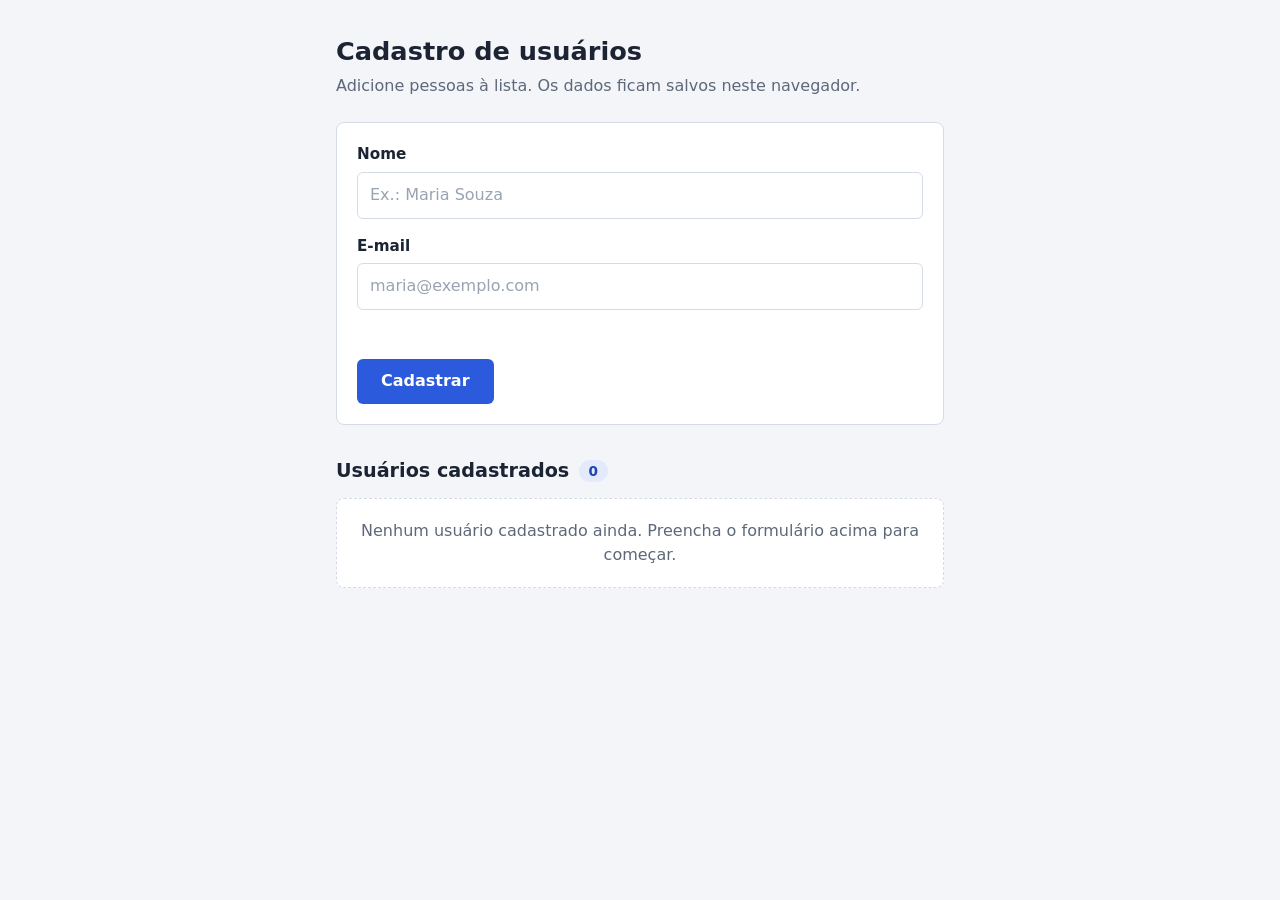
==== admin.html @ d65cc478 "Commit Pagina ADM" ====
<!DOCTYPE html>
<html lang="pt-BR">
<head>
  <meta charset="UTF-8">
  <meta name="viewport" content="width=device-width, initial-scale=1">
  <title>Admin – Cadastro de usuários</title>
  <link rel="stylesheet" href="admin.css">
</head>
<body>
  <main class="admin">
    <header class="admin__header">
      <h1>Cadastro de usuários</h1>
      <p>Adicione pessoas à lista. Os dados ficam salvos neste navegador.</p>
    </header>

    <form id="form-usuario" class="form" novalidate>
      <div class="campo">
        <label for="nome">Nome</label>
        <input type="text" id="nome" name="nome" placeholder="Ex.: Maria Souza" autocomplete="name" required>
      </div>

      <div class="campo">
        <label for="email">E-mail</label>
        <input type="email" id="email" name="email" placeholder="maria@exemplo.com" autocomplete="email" required>
      </div>

      <p id="mensagem" class="mensagem" role="alert" aria-live="polite"></p>

      <button type="submit" class="botao">Cadastrar</button>
    </form>

    <section class="lista" aria-labelledby="titulo-lista">
      <div class="lista__topo">
        <h2 id="titulo-lista">Usuários cadastrados</h2>
        <span id="contador" class="contador">0</span>
      </div>

      <ul id="lista-usuarios" class="usuarios"></ul>
      <p id="lista-vazia" class="vazio">Nenhum usuário cadastrado ainda. Preencha o formulário acima para começar.</p>
    </section>
  </main>

  <script src="admin.js"></script>
</body>
</html>
---- admin.css ----
:root {
  --fundo: #f3f5f9;
  --superficie: #ffffff;
  --texto: #1c2433;
  --texto-suave: #5d6879;
  --borda: #d5dbe6;
  --primaria: #2b5adc;
  --primaria-escura: #1e44b3;
  --erro: #c0322b;
  --sucesso: #1d7a46;
  --raio: 8px;
}

* { box-sizing: border-box; }

body {
  margin: 0;
  background: var(--fundo);
  color: var(--texto);
  font-family: "Segoe UI", system-ui, -apple-system, Roboto, Arial, sans-serif;
  line-height: 1.5;
}

.admin {
  max-width: 640px;
  margin: 0 auto;
  padding: 2rem 1rem 3rem;
}

.admin__header h1 { margin: 0 0 .25rem; font-size: 1.6rem; }
.admin__header p  { margin: 0 0 1.5rem; color: var(--texto-suave); }

/* ---------- Formulário ---------- */
.form {
  background: var(--superficie);
  border: 1px solid var(--borda);
  border-radius: var(--raio);
  padding: 1.25rem;
  display: grid;
  gap: 1rem;
}

.campo { display: grid; gap: .35rem; }

.campo label { font-weight: 600; font-size: .95rem; }

.campo input {
  width: 100%;
  padding: .65rem .75rem;
  font: inherit;
  color: var(--texto);
  background: #fff;
  border: 1px solid var(--borda);
  border-radius: 6px;
  transition: border-color .15s, box-shadow .15s;
}

.campo input::placeholder { color: #9aa3b2; }

.campo input:focus {
  outline: none;
  border-color: var(--primaria);
  box-shadow: 0 0 0 3px rgba(43, 90, 220, .2);
}

.campo input.invalido { border-color: var(--erro); }

.mensagem { margin: 0; min-height: 1.2em; font-size: .9rem; }
.mensagem.erro    { color: var(--erro); }
.mensagem.sucesso { color: var(--sucesso); }

.botao {
  justify-self: start;
  padding: .65rem 1.5rem;
  font: inherit;
  font-weight: 600;
  color: #fff;
  background: var(--primaria);
  border: 0;
  border-radius: 6px;
  cursor: pointer;
  transition: background .15s;
}

.botao:hover { background: var(--primaria-escura); }
.botao:focus-visible { outline: 3px solid rgba(43, 90, 220, .4); outline-offset: 2px; }

/* ---------- Lista ---------- */
.lista { margin-top: 2rem; }

.lista__topo {
  display: flex;
  align-items: center;
  gap: .6rem;
  margin-bottom: .75rem;
}

.lista__topo h2 { margin: 0; font-size: 1.2rem; }

.contador {
  min-width: 1.8rem;
  padding: .05rem .5rem;
  text-align: center;
  font-size: .85rem;
  font-weight: 600;
  color: var(--primaria-escura);
  background: #e3eafc;
  border-radius: 999px;
}

.usuarios {
  list-style: none;
  margin: 0;
  padding: 0;
  display: grid;
  gap: .6rem;
}

.usuario {
  background: var(--superficie);
  border: 1px solid var(--borda);
  border-left: 4px solid var(--primaria);
  border-radius: var(--raio);
  padding: .8rem 1rem;
  display: flex;
  justify-content: space-between;
  align-items: flex-start;
  gap: 1rem;
  flex-wrap: wrap;
}

.usuario__nome  { margin: 0; font-weight: 600; }
.usuario__email { margin: 0; color: var(--texto-suave); font-size: .92rem; word-break: break-all; }
.usuario__data  { margin: 0; color: var(--texto-suave); font-size: .85rem; white-space: nowrap; }

.vazio {
  margin: 0;
  padding: 1.25rem;
  text-align: center;
  color: var(--texto-suave);
  background: var(--superficie);
  border: 1px dashed var(--borda);
  border-radius: var(--raio);
}

.vazio[hidden] { display: none; }

@media (max-width: 480px) {
  .botao { width: 100%; justify-self: stretch; }
  .usuario__data { white-space: normal; }
}
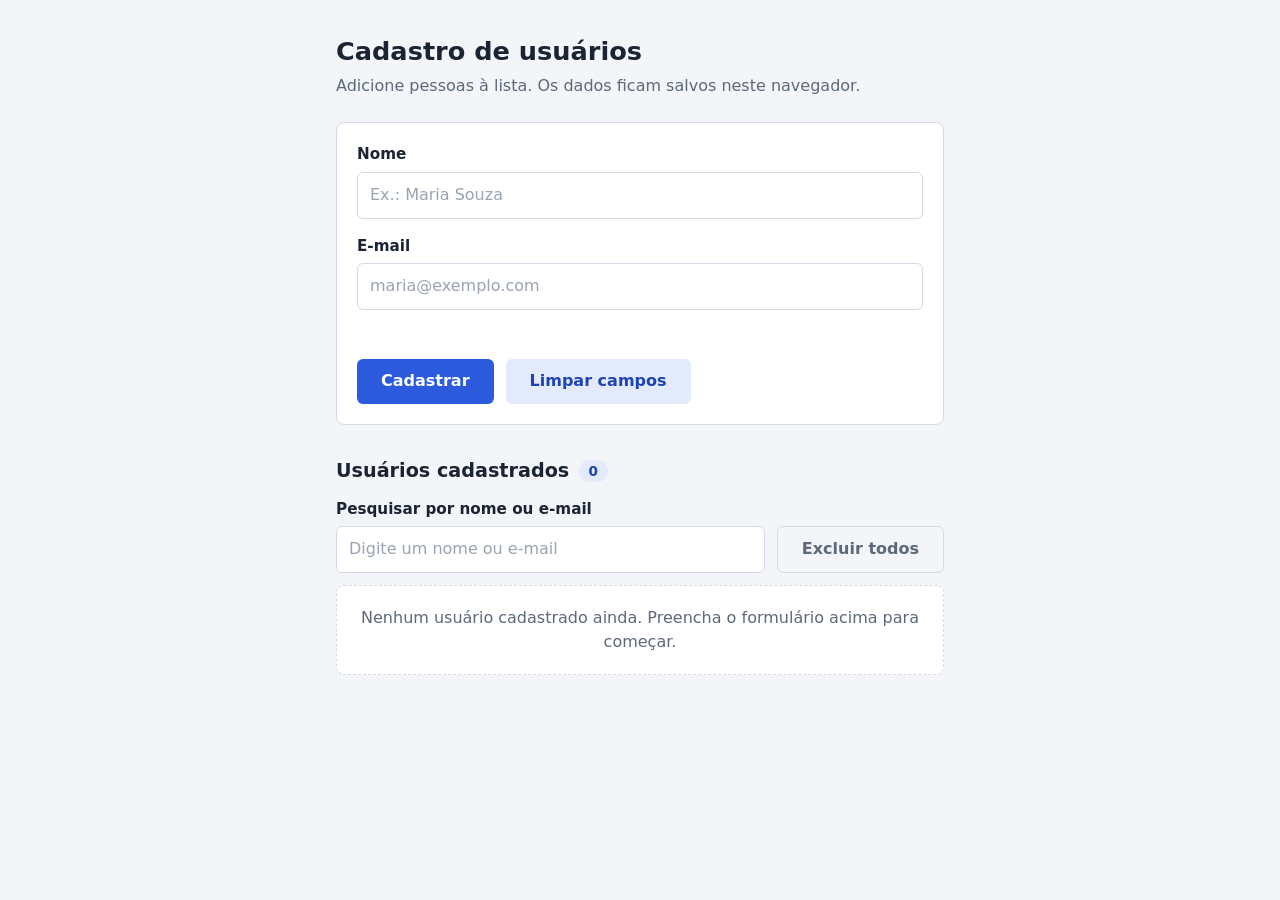
==== commit 0cab8da2: "Atualização pag de ADM" ====
--- a/admin.html
+++ b/admin.html
@@ -26,7 +26,10 @@
 
       <p id="mensagem" class="mensagem" role="alert" aria-live="polite"></p>
 
-      <button type="submit" class="botao">Cadastrar</button>
+      <div class="form__acoes">
+        <button type="submit" class="botao">Cadastrar</button>
+        <button type="reset" class="botao botao--secundario">Limpar campos</button>
+      </div>
     </form>
 
     <section class="lista" aria-labelledby="titulo-lista">
@@ -35,11 +38,41 @@
         <span id="contador" class="contador">0</span>
       </div>
 
+      <div class="lista__acoes">
+        <div class="campo">
+          <label for="pesquisa-usuario">Pesquisar por nome ou e-mail</label>
+          <input
+            type="search"
+            id="pesquisa-usuario"
+            placeholder="Digite um nome ou e-mail"
+            autocomplete="off"
+            aria-controls="lista-usuarios"
+          >
+        </div>
+
+        <button type="button" id="excluir-todos" class="botao botao--perigo" disabled>
+          Excluir todos
+        </button>
+      </div>
+
+      <p id="mensagem-lista" class="mensagem lista__mensagem" role="status"></p>
+
       <ul id="lista-usuarios" class="usuarios"></ul>
-      <p id="lista-vazia" class="vazio">Nenhum usuário cadastrado ainda. Preencha o formulário acima para começar.</p>
+
+      <p id="sem-resultados" class="vazio" hidden>
+        Nenhum usuário corresponde à pesquisa.
+      </p>
+
+      <p id="lista-vazia" class="vazio">
+        Nenhum usuário cadastrado ainda. Preencha o formulário acima para começar.
+      </p>
+
+      <template id="modelo-excluir-usuario">
+        <button type="button" class="botao botao--perigo usuario__excluir">Excluir</button>
+      </template>
     </section>
   </main>
 
   <script src="admin.js"></script>
 </body>
-</html>
+</html>
--- a/admin.css
+++ b/admin.css
@@ -11,7 +11,9 @@
   --raio: 8px;
 }
 
-* { box-sizing: border-box; }
+* {
+  box-sizing: border-box;
+}
 
 body {
   margin: 0;
@@ -27,10 +29,18 @@
   padding: 2rem 1rem 3rem;
 }
 
-.admin__header h1 { margin: 0 0 .25rem; font-size: 1.6rem; }
-.admin__header p  { margin: 0 0 1.5rem; color: var(--texto-suave); }
+.admin__header h1 {
+  margin: 0 0 .25rem;
+  font-size: 1.6rem;
+}
+
+.admin__header p {
+  margin: 0 0 1.5rem;
+  color: var(--texto-suave);
+}
 
 /* ---------- Formulário ---------- */
+
 .form {
   background: var(--superficie);
   border: 1px solid var(--borda);
@@ -40,9 +50,15 @@
   gap: 1rem;
 }
 
-.campo { display: grid; gap: .35rem; }
-
-.campo label { font-weight: 600; font-size: .95rem; }
+.campo {
+  display: grid;
+  gap: .35rem;
+}
+
+.campo label {
+  font-weight: 600;
+  font-size: .95rem;
+}
 
 .campo input {
   width: 100%;
@@ -55,7 +71,9 @@
   transition: border-color .15s, box-shadow .15s;
 }
 
-.campo input::placeholder { color: #9aa3b2; }
+.campo input::placeholder {
+  color: #9aa3b2;
+}
 
 .campo input:focus {
   outline: none;
@@ -63,11 +81,23 @@
   box-shadow: 0 0 0 3px rgba(43, 90, 220, .2);
 }
 
-.campo input.invalido { border-color: var(--erro); }
-
-.mensagem { margin: 0; min-height: 1.2em; font-size: .9rem; }
-.mensagem.erro    { color: var(--erro); }
-.mensagem.sucesso { color: var(--sucesso); }
+.campo input.invalido {
+  border-color: var(--erro);
+}
+
+.mensagem {
+  margin: 0;
+  min-height: 1.2em;
+  font-size: .9rem;
+}
+
+.mensagem.erro {
+  color: var(--erro);
+}
+
+.mensagem.sucesso {
+  color: var(--sucesso);
+}
 
 .botao {
   justify-self: start;
@@ -82,11 +112,20 @@
   transition: background .15s;
 }
 
-.botao:hover { background: var(--primaria-escura); }
-.botao:focus-visible { outline: 3px solid rgba(43, 90, 220, .4); outline-offset: 2px; }
+.botao:hover {
+  background: var(--primaria-escura);
+}
+
+.botao:focus-visible {
+  outline: 3px solid rgba(43, 90, 220, .4);
+  outline-offset: 2px;
+}
 
 /* ---------- Lista ---------- */
-.lista { margin-top: 2rem; }
+
+.lista {
+  margin-top: 2rem;
+}
 
 .lista__topo {
   display: flex;
@@ -95,7 +134,10 @@
   margin-bottom: .75rem;
 }
 
-.lista__topo h2 { margin: 0; font-size: 1.2rem; }
+.lista__topo h2 {
+  margin: 0;
+  font-size: 1.2rem;
+}
 
 .contador {
   min-width: 1.8rem;
@@ -129,9 +171,25 @@
   flex-wrap: wrap;
 }
 
-.usuario__nome  { margin: 0; font-weight: 600; }
-.usuario__email { margin: 0; color: var(--texto-suave); font-size: .92rem; word-break: break-all; }
-.usuario__data  { margin: 0; color: var(--texto-suave); font-size: .85rem; white-space: nowrap; }
+.usuario__nome {
+  margin: 0;
+  font-weight: 600;
+  overflow-wrap: anywhere;
+}
+
+.usuario__email {
+  margin: 0;
+  color: var(--texto-suave);
+  font-size: .92rem;
+  word-break: break-all;
+}
+
+.usuario__data {
+  margin: 0;
+  color: var(--texto-suave);
+  font-size: .85rem;
+  white-space: nowrap;
+}
 
 .vazio {
   margin: 0;
@@ -143,9 +201,91 @@
   border-radius: var(--raio);
 }
 
-.vazio[hidden] { display: none; }
+.vazio[hidden] {
+  display: none;
+}
+
+/* ---------- Gerenciamento de usuários ---------- */
+
+.form__acoes,
+.lista__acoes {
+  display: flex;
+  flex-wrap: wrap;
+  gap: .75rem;
+}
+
+.lista__acoes {
+  align-items: flex-end;
+  margin-bottom: .75rem;
+}
+
+.lista__acoes .campo {
+  flex: 1 1 14rem;
+}
+
+.botao--secundario {
+  color: var(--primaria-escura);
+  background: #e3eafc;
+}
+
+.botao--secundario:hover {
+  background: #d5e0fc;
+}
+
+.botao--perigo {
+  color: var(--erro);
+  background: var(--superficie);
+  border: 1px solid currentColor;
+}
+
+.botao--perigo:not(:disabled):hover {
+  color: var(--superficie);
+  background: var(--erro);
+}
+
+.botao--perigo:disabled {
+  color: var(--texto-suave);
+  background: var(--fundo);
+  border-color: var(--borda);
+  cursor: default;
+}
+
+.lista__mensagem {
+  margin-bottom: .75rem;
+}
+
+.lista__mensagem:empty {
+  margin: 0;
+  min-height: 0;
+}
+
+.usuario__info {
+  flex: 1 1 10rem;
+  min-width: 0;
+}
+
+.usuario__acoes {
+  display: flex;
+  flex-wrap: wrap;
+  align-items: center;
+  gap: .6rem;
+}
+
+.usuario__excluir {
+  padding: .35rem .75rem;
+}
 
 @media (max-width: 480px) {
-  .botao { width: 100%; justify-self: stretch; }
-  .usuario__data { white-space: normal; }
-}
+  .botao {
+    width: 100%;
+    justify-self: stretch;
+  }
+
+  .usuario__data {
+    white-space: normal;
+  }
+
+  .usuario__acoes {
+    width: 100%;
+  }
+}
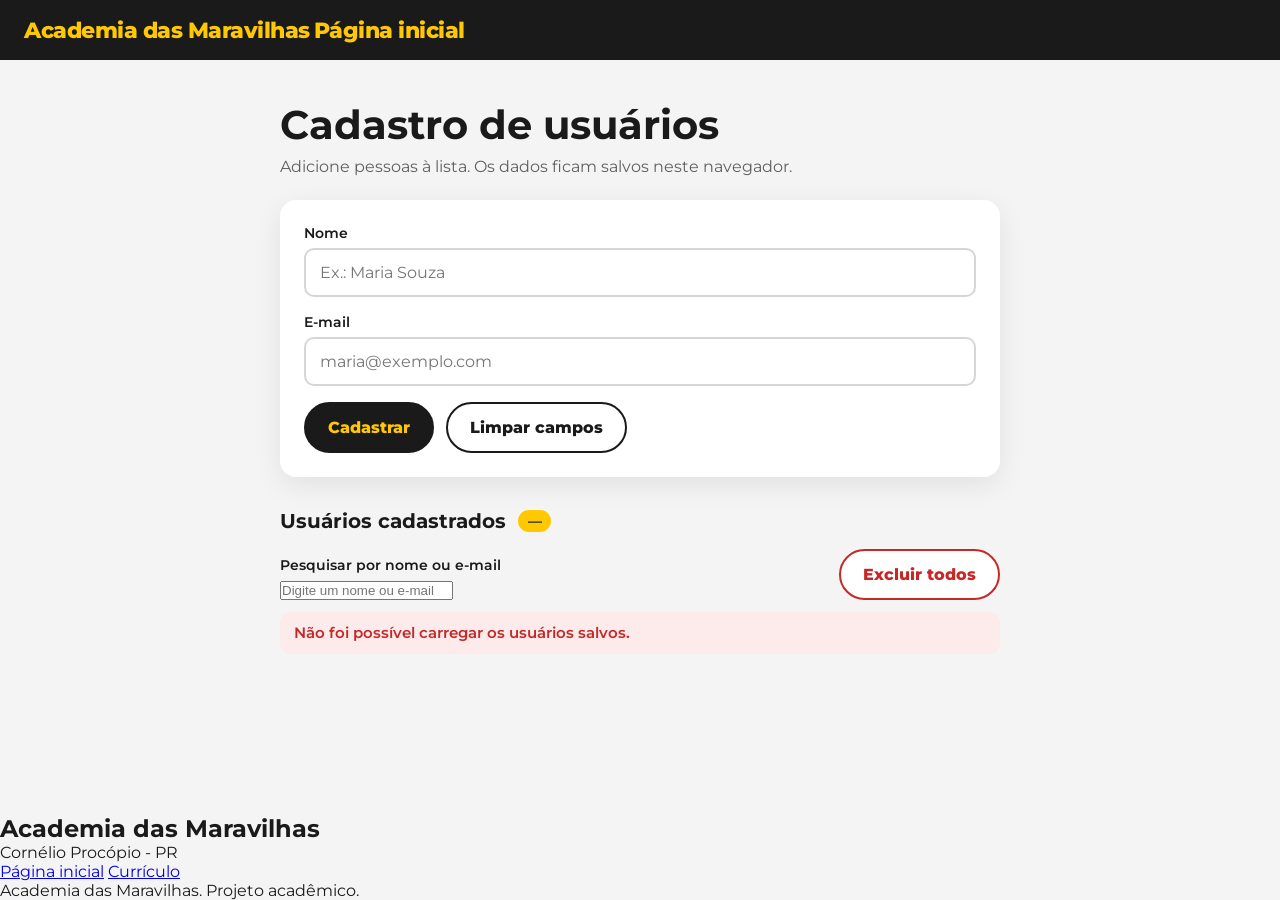
==== commit 9be7ed32: "adiciona o painel Admin com formulário, busca e lista de usuários, aplica a identidade visual do sit" ====
--- a/admin.html
+++ b/admin.html
@@ -4,9 +4,16 @@
   <meta charset="UTF-8">
   <meta name="viewport" content="width=device-width, initial-scale=1">
   <title>Admin – Cadastro de usuários</title>
+  <link rel="preconnect" href="https://fonts.googleapis.com">
+  <link href="https://fonts.googleapis.com/css2?family=Montserrat:wght@400;600;800&amp;family=Open+Sans:wght@400;600&amp;display=swap" rel="stylesheet">
+  <link rel="stylesheet" href="style.css">
   <link rel="stylesheet" href="admin.css">
 </head>
-<body>
+<body class="pagina-admin">
+  <header class="topo topo-interno">
+    <a class="logo" href="index.html">Academia das Maravilhas</a>
+    <a class="topo-voltar" href="index.html">Página inicial</a>
+  </header>
   <main class="admin">
     <header class="admin__header">
       <h1>Cadastro de usuários</h1>
@@ -16,26 +23,26 @@
     <form id="form-usuario" class="form" novalidate>
       <div class="campo">
         <label for="nome">Nome</label>
-        <input type="text" id="nome" name="nome" placeholder="Ex.: Maria Souza" autocomplete="name" required>
+        <input type="text" id="nome" name="nome" placeholder="Ex.: Maria Souza" autocomplete="name" maxlength="120" aria-describedby="mensagem" required>
       </div>
 
       <div class="campo">
         <label for="email">E-mail</label>
-        <input type="email" id="email" name="email" placeholder="maria@exemplo.com" autocomplete="email" required>
+        <input type="email" id="email" name="email" placeholder="maria@exemplo.com" autocomplete="email" maxlength="254" aria-describedby="mensagem" required>
       </div>
 
-      <p id="mensagem" class="mensagem" role="alert" aria-live="polite"></p>
+      <p id="mensagem" class="mensagem" role="status"></p>
 
       <div class="form__acoes">
-        <button type="submit" class="botao">Cadastrar</button>
-        <button type="reset" class="botao botao--secundario">Limpar campos</button>
+        <button type="submit" class="btn btn-primario">Cadastrar</button>
+        <button type="reset" class="btn btn-secundario">Limpar campos</button>
       </div>
     </form>
 
     <section class="lista" aria-labelledby="titulo-lista">
       <div class="lista__topo">
         <h2 id="titulo-lista">Usuários cadastrados</h2>
-        <span id="contador" class="contador">0</span>
+        <span id="contador" class="contador" role="status" aria-label="Total de usuários exibidos">0</span>
       </div>
 
       <div class="lista__acoes">
@@ -50,7 +57,7 @@
           >
         </div>
 
-        <button type="button" id="excluir-todos" class="botao botao--perigo" disabled>
+        <button type="button" id="excluir-todos" class="btn btn-perigo" disabled>
           Excluir todos
         </button>
       </div>
@@ -68,11 +75,26 @@
       </p>
 
       <template id="modelo-excluir-usuario">
-        <button type="button" class="botao botao--perigo usuario__excluir">Excluir</button>
+        <button type="button" class="btn btn-perigo usuario__excluir">Excluir</button>
       </template>
     </section>
   </main>
 
+  <footer class="rodape rodape-interno">
+    <div class="rodape-grade">
+      <section>
+        <h2>Academia das Maravilhas</h2>
+        <p>Cornélio Procópio - PR</p>
+      </section>
+      <nav aria-label="Links do rodapé">
+        <a href="index.html">Página inicial</a>
+        <a href="curriculo.html">Currículo</a>
+      </nav>
+    </div>
+    <p class="copy">Academia das Maravilhas. Projeto acadêmico.</p>
+  </footer>
+
+  <script src="usuarios.js"></script>
   <script src="admin.js"></script>
 </body>
-</html>+</html>
--- a/style.css
+++ b/style.css
@@ -0,0 +1,177 @@
+/* ===== Variáveis: troque aqui para casar com o CSS do resto do site ===== */
+:root {
+  --amarelo: #ffc800;
+  --amarelo-escuro: #e6b400;
+  --preto: #1a1a1a;
+  --cinza: #5f5f5f;
+  --borda: #d6d6d6;
+  --fundo: #f4f4f4;
+  --erro: #c62828;
+  --ok: #1b7a3d;
+  --fonte: "Montserrat", "Segoe UI", Arial, sans-serif;
+}
+
+* { box-sizing: border-box; margin: 0; padding: 0; }
+
+body {
+  font-family: var(--fonte);
+  color: var(--preto);
+  background: var(--fundo);
+  min-height: 100vh;
+  display: flex;
+  flex-direction: column;
+}
+
+/* Cabeçalho */
+.topo {
+  background: var(--preto);
+  padding: 16px 24px;
+}
+.topo a {
+  color: var(--amarelo);
+  font-weight: 800;
+  font-size: 1.4rem;
+  text-decoration: none;
+  letter-spacing: -0.5px;
+}
+
+/* Layout em duas colunas */
+.pagina {
+  flex: 1;
+  display: grid;
+  grid-template-columns: 1fr 1fr;
+}
+.destaque {
+  background: var(--amarelo);
+  padding: 64px 48px;
+  display: flex;
+  flex-direction: column;
+  justify-content: center;
+}
+.destaque h1 {
+  font-size: clamp(2rem, 4.5vw, 3.4rem);
+  font-weight: 800;
+  line-height: 1.05;
+  letter-spacing: -1px;
+  max-width: 14ch;
+}
+.destaque p {
+  margin-top: 20px;
+  font-size: 1.05rem;
+  max-width: 36ch;
+  line-height: 1.5;
+}
+
+.painel {
+  display: flex;
+  align-items: center;
+  justify-content: center;
+  padding: 40px 24px;
+}
+.cartao {
+  background: #fff;
+  width: 100%;
+  max-width: 460px;
+  padding: 36px 32px;
+  border-radius: 16px;
+  box-shadow: 0 8px 28px rgba(0, 0, 0, 0.08);
+}
+.cartao h2 {
+  font-size: 1.5rem;
+  font-weight: 800;
+  margin-bottom: 6px;
+}
+.cartao .sub {
+  color: var(--cinza);
+  font-size: 0.95rem;
+  margin-bottom: 24px;
+}
+
+/* Campos */
+.campo { margin-bottom: 16px; }
+.campo label {
+  display: block;
+  font-weight: 600;
+  font-size: 0.9rem;
+  margin-bottom: 6px;
+}
+.campo input[type="text"],
+.campo input[type="email"],
+.campo input[type="tel"],
+.campo input[type="date"],
+.campo input[type="password"] {
+  width: 100%;
+  padding: 13px 14px;
+  font: inherit;
+  border: 2px solid var(--borda);
+  border-radius: 10px;
+  background: #fff;
+  transition: border-color 0.15s;
+}
+.campo input:focus {
+  outline: none;
+  border-color: var(--preto);
+  box-shadow: 0 0 0 3px var(--amarelo);
+}
+.campo.invalido input { border-color: var(--erro); }
+.campo.valido input { border-color: var(--ok); }
+.erro {
+  display: block;
+  min-height: 1.1em;
+  margin-top: 4px;
+  font-size: 0.82rem;
+  color: var(--erro);
+}
+
+.duas-colunas {
+  display: grid;
+  grid-template-columns: 1fr 1fr;
+  gap: 12px;
+}
+
+.campo label.termos {
+  display: flex;
+  gap: 10px;
+  align-items: flex-start;
+  font-size: 0.9rem;
+}
+.termos input { margin-top: 3px; width: 18px; height: 18px; accent-color: var(--preto); }
+
+/* Botões */
+.botoes { display: flex; gap: 12px; margin-top: 20px; }
+.btn {
+  font: inherit;
+  font-weight: 800;
+  padding: 14px 22px;
+  border-radius: 999px;
+  border: 2px solid var(--preto);
+  cursor: pointer;
+  transition: background 0.15s, color 0.15s;
+}
+.btn-primario { background: var(--preto); color: var(--amarelo); flex: 1; }
+.btn-primario:hover { background: #000; }
+.btn-secundario { background: #fff; color: var(--preto); }
+.btn-secundario:hover { background: var(--amarelo); }
+.btn:focus-visible { outline: 3px solid var(--amarelo); outline-offset: 2px; }
+
+.mensagem {
+  margin-top: 16px;
+  padding: 12px 14px;
+  border-radius: 10px;
+  font-weight: 600;
+  font-size: 0.92rem;
+  display: none;
+}
+.mensagem.sucesso { display: block; background: #e5f5ea; color: var(--ok); }
+.mensagem.falha { display: block; background: #fdeaea; color: var(--erro); }
+
+.alternar { margin-top: 20px; text-align: center; font-size: 0.92rem; }
+.alternar a { color: var(--preto); font-weight: 800; }
+
+/* Responsivo */
+@media (max-width: 800px) {
+  .pagina { grid-template-columns: 1fr; }
+  .destaque { padding: 32px 24px; }
+  .destaque p { display: none; }
+  .duas-colunas { grid-template-columns: 1fr; gap: 0; }
+}
--- a/admin.css
+++ b/admin.css
@@ -1,291 +1,81 @@
-:root {
-  --fundo: #f3f5f9;
-  --superficie: #ffffff;
-  --texto: #1c2433;
-  --texto-suave: #5d6879;
-  --borda: #d5dbe6;
-  --primaria: #2b5adc;
-  --primaria-escura: #1e44b3;
-  --erro: #c0322b;
-  --sucesso: #1d7a46;
-  --raio: 8px;
+.admin {
+  flex: 1;
+  width: 100%;
+  max-width: 48rem;
+  margin: 0 auto;
+  padding: 2.5rem 1.5rem 3rem;
 }
 
-* {
-  box-sizing: border-box;
-}
-
-body {
-  margin: 0;
-  background: var(--fundo);
-  color: var(--texto);
-  font-family: "Segoe UI", system-ui, -apple-system, Roboto, Arial, sans-serif;
-  line-height: 1.5;
-}
-
-.admin {
-  max-width: 640px;
-  margin: 0 auto;
-  padding: 2rem 1rem 3rem;
-}
-
-.admin__header h1 {
-  margin: 0 0 .25rem;
-  font-size: 1.6rem;
-}
-
-.admin__header p {
-  margin: 0 0 1.5rem;
-  color: var(--texto-suave);
-}
-
-/* ---------- Formulário ---------- */
+.admin__header h1 { font-size: clamp(1.75rem, 4vw, 2.5rem); }
+.admin__header p { margin: 0.5rem 0 1.5rem; color: var(--cinza); }
 
 .form {
-  background: var(--superficie);
-  border: 1px solid var(--borda);
-  border-radius: var(--raio);
-  padding: 1.25rem;
-  display: grid;
-  gap: 1rem;
+  background: #fff;
+  border-radius: 16px;
+  padding: 1.5rem;
+  box-shadow: 0 8px 28px rgba(0, 0, 0, 0.08);
 }
-
-.campo {
-  display: grid;
-  gap: .35rem;
-}
-
-.campo label {
-  font-weight: 600;
-  font-size: .95rem;
-}
-
-.campo input {
-  width: 100%;
-  padding: .65rem .75rem;
-  font: inherit;
-  color: var(--texto);
-  background: #fff;
-  border: 1px solid var(--borda);
-  border-radius: 6px;
-  transition: border-color .15s, box-shadow .15s;
-}
-
-.campo input::placeholder {
-  color: #9aa3b2;
-}
-
-.campo input:focus {
-  outline: none;
-  border-color: var(--primaria);
-  box-shadow: 0 0 0 3px rgba(43, 90, 220, .2);
-}
-
-.campo input.invalido {
-  border-color: var(--erro);
-}
-
-.mensagem {
-  margin: 0;
-  min-height: 1.2em;
-  font-size: .9rem;
-}
-
-.mensagem.erro {
-  color: var(--erro);
-}
-
-.mensagem.sucesso {
-  color: var(--sucesso);
-}
-
-.botao {
-  justify-self: start;
-  padding: .65rem 1.5rem;
-  font: inherit;
-  font-weight: 600;
-  color: #fff;
-  background: var(--primaria);
-  border: 0;
-  border-radius: 6px;
-  cursor: pointer;
-  transition: background .15s;
-}
-
-.botao:hover {
-  background: var(--primaria-escura);
-}
-
-.botao:focus-visible {
-  outline: 3px solid rgba(43, 90, 220, .4);
-  outline-offset: 2px;
-}
-
-/* ---------- Lista ---------- */
-
-.lista {
-  margin-top: 2rem;
-}
-
-.lista__topo {
-  display: flex;
-  align-items: center;
-  gap: .6rem;
-  margin-bottom: .75rem;
-}
-
-.lista__topo h2 {
-  margin: 0;
-  font-size: 1.2rem;
-}
-
-.contador {
-  min-width: 1.8rem;
-  padding: .05rem .5rem;
-  text-align: center;
-  font-size: .85rem;
-  font-weight: 600;
-  color: var(--primaria-escura);
-  background: #e3eafc;
-  border-radius: 999px;
-}
-
-.usuarios {
-  list-style: none;
-  margin: 0;
-  padding: 0;
-  display: grid;
-  gap: .6rem;
-}
-
-.usuario {
-  background: var(--superficie);
-  border: 1px solid var(--borda);
-  border-left: 4px solid var(--primaria);
-  border-radius: var(--raio);
-  padding: .8rem 1rem;
-  display: flex;
-  justify-content: space-between;
-  align-items: flex-start;
-  gap: 1rem;
-  flex-wrap: wrap;
-}
-
-.usuario__nome {
-  margin: 0;
-  font-weight: 600;
-  overflow-wrap: anywhere;
-}
-
-.usuario__email {
-  margin: 0;
-  color: var(--texto-suave);
-  font-size: .92rem;
-  word-break: break-all;
-}
-
-.usuario__data {
-  margin: 0;
-  color: var(--texto-suave);
-  font-size: .85rem;
-  white-space: nowrap;
-}
-
-.vazio {
-  margin: 0;
-  padding: 1.25rem;
-  text-align: center;
-  color: var(--texto-suave);
-  background: var(--superficie);
-  border: 1px dashed var(--borda);
-  border-radius: var(--raio);
-}
-
-.vazio[hidden] {
-  display: none;
-}
-
-/* ---------- Gerenciamento de usuários ---------- */
 
 .form__acoes,
 .lista__acoes {
   display: flex;
   flex-wrap: wrap;
-  gap: .75rem;
+  gap: 0.75rem;
 }
 
-.lista__acoes {
-  align-items: flex-end;
-  margin-bottom: .75rem;
+.form__acoes { margin-top: 1rem; }
+.form__acoes .btn-primario { flex: 0 1 auto; }
+.lista { margin-top: 2rem; }
+.lista__topo { display: flex; align-items: center; gap: 0.75rem; margin-bottom: 1rem; }
+.lista__topo h2 { font-size: 1.25rem; }
+
+.contador {
+  min-width: 1.8rem;
+  padding: 0.15rem 0.6rem;
+  text-align: center;
+  font-size: 0.875rem;
+  font-weight: 600;
+  background: var(--amarelo);
+  border-radius: 999px;
 }
 
-.lista__acoes .campo {
-  flex: 1 1 14rem;
+.lista__acoes { align-items: flex-end; margin-bottom: 0.75rem; }
+.lista__acoes .campo { flex: 1 1 14rem; min-width: 0; margin: 0; }
+.lista__mensagem:not(:empty) { margin: 0 0 0.75rem; }
+
+.usuarios { list-style: none; display: grid; gap: 0.6rem; }
+.usuario {
+  background: #fff;
+  border: 1px solid var(--borda);
+  border-left: 4px solid var(--amarelo);
+  border-radius: 10px;
+  padding: 0.85rem 1rem;
+  display: flex;
+  justify-content: space-between;
+  align-items: flex-start;
+  gap: 0.75rem;
+  flex-wrap: wrap;
 }
 
-.botao--secundario {
-  color: var(--primaria-escura);
-  background: #e3eafc;
-}
+.usuario__info { flex: 1 1 10rem; min-width: 0; overflow-wrap: anywhere; }
+.usuario__nome { font-weight: 600; }
+.usuario__email, .usuario__data { color: var(--cinza); font-size: 0.9rem; }
+.usuario__acoes { display: flex; align-items: center; flex-wrap: wrap; gap: 0.6rem; }
 
-.botao--secundario:hover {
-  background: #d5e0fc;
-}
+.btn-perigo { color: var(--erro); background: #fff; border-color: currentColor; }
+.btn-perigo:not(:disabled):hover { color: #fff; background: var(--erro); border-color: var(--erro); }
+.usuario__excluir { padding: 0.45rem 0.85rem; }
 
-.botao--perigo {
-  color: var(--erro);
-  background: var(--superficie);
-  border: 1px solid currentColor;
-}
-
-.botao--perigo:not(:disabled):hover {
-  color: var(--superficie);
-  background: var(--erro);
-}
-
-.botao--perigo:disabled {
-  color: var(--texto-suave);
-  background: var(--fundo);
-  border-color: var(--borda);
-  cursor: default;
-}
-
-.lista__mensagem {
-  margin-bottom: .75rem;
-}
-
-.lista__mensagem:empty {
-  margin: 0;
-  min-height: 0;
-}
-
-.usuario__info {
-  flex: 1 1 10rem;
-  min-width: 0;
-}
-
-.usuario__acoes {
-  display: flex;
-  flex-wrap: wrap;
-  align-items: center;
-  gap: .6rem;
-}
-
-.usuario__excluir {
-  padding: .35rem .75rem;
+.vazio {
+  padding: 1.25rem;
+  text-align: center;
+  color: var(--cinza);
+  background: #fff;
+  border: 1px dashed var(--borda);
+  border-radius: 10px;
 }
 
 @media (max-width: 480px) {
-  .botao {
-    width: 100%;
-    justify-self: stretch;
-  }
-
-  .usuario__data {
-    white-space: normal;
-  }
-
-  .usuario__acoes {
-    width: 100%;
-  }
-}+  .form__acoes .btn, .lista__acoes .btn { width: 100%; }
+  .form__acoes .btn-primario { flex-basis: 100%; }
+}
